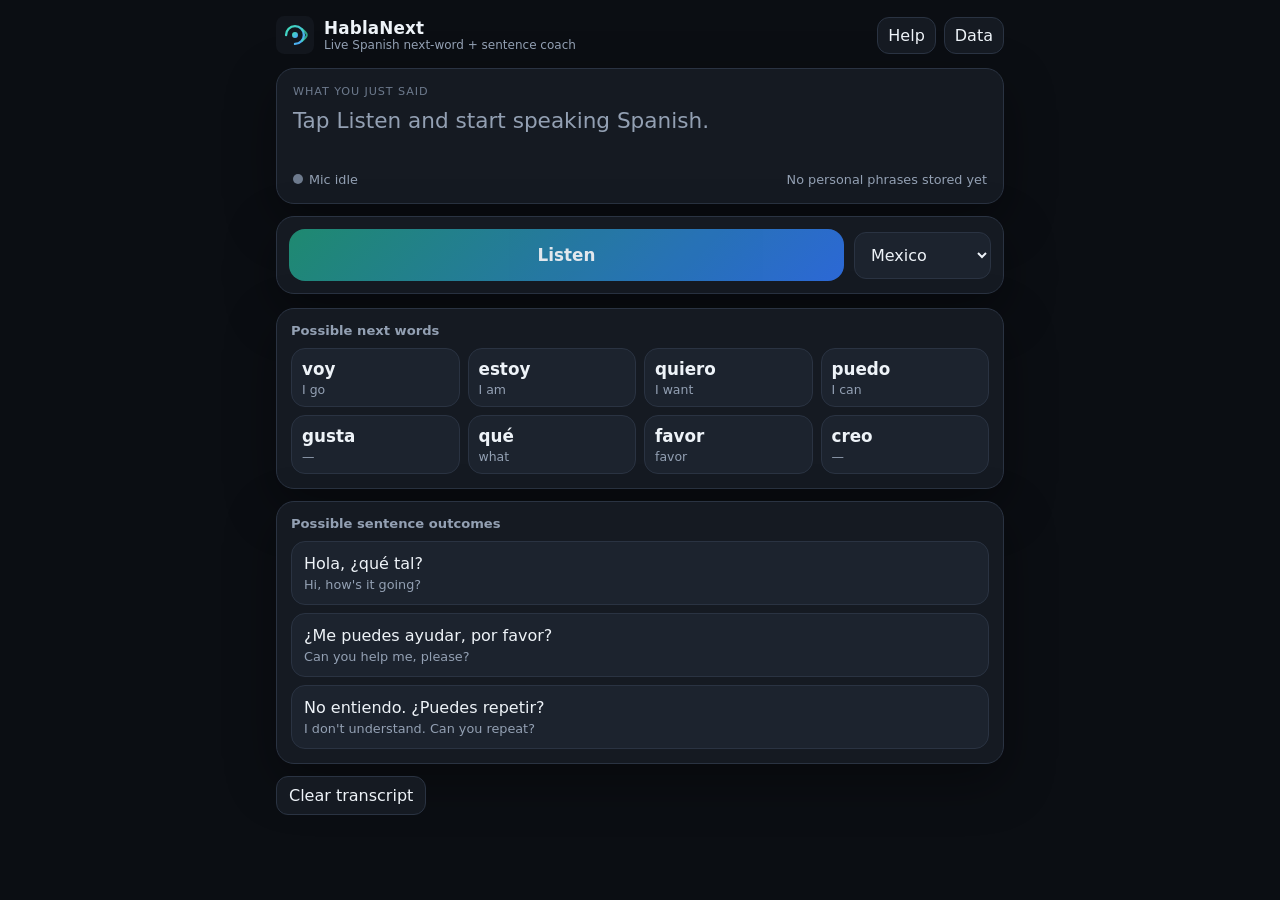
==== index.html @ 497cb47c "Add files via upload" ====
<!DOCTYPE html>
<html lang="en">
<head>
  <meta charset="utf-8" />
  <meta name="viewport" content="width=device-width, initial-scale=1, viewport-fit=cover" />
  <meta name="theme-color" content="#0b0e13" />
  <meta name="apple-mobile-web-app-capable" content="yes" />
  <meta name="apple-mobile-web-app-status-bar-style" content="black-translucent" />
  <title>HablaNext — Spanish next-word coach</title>
  <link rel="manifest" href="./manifest.json" />
  <link rel="icon" href="./icon.svg" />
  <link rel="apple-touch-icon" href="./icon.svg" />
  <link rel="stylesheet" href="./styles.css" />
</head>
<body>
  <header>
    <div class="brand">
      <img class="logo" src="./icon.svg" alt="" />
      <div>
        <h1>HablaNext</h1>
        <div class="sub">Live Spanish next-word + sentence coach</div>
      </div>
    </div>
    <div class="toolbar">
      <button class="icon-btn" id="helpBtn" type="button">Help</button>
      <button class="icon-btn" id="settingsBtn" type="button">Data</button>
    </div>
  </header>

  <section class="live-card">
    <div class="label">What you just said</div>
    <div class="heard" id="heard"></div>
    <div class="meta">
      <div id="status"><span class="pulse" id="pulse"></span>Mic idle</div>
      <div id="count"></div>
    </div>
  </section>

  <section class="controls">
    <button class="listen idle" id="listen" type="button">Listen</button>
    <select id="dialect" aria-label="Spanish variety">
      <option value="es-MX">Mexico</option>
      <option value="es-US">US Spanish</option>
      <option value="es-ES">Spain</option>
      <option value="es-CO">Colombia</option>
      <option value="es-AR">Argentina</option>
      <option value="es-CL">Chile</option>
      <option value="es-PE">Peru</option>
    </select>
  </section>

  <p class="warn" id="warn" style="display:none"></p>

  <section class="section">
    <h2>Possible next words</h2>
    <div class="chips" id="words"></div>
  </section>

  <section class="section">
    <h2>Possible sentence outcomes</h2>
    <div class="sentences" id="sentences"></div>
  </section>

  <div class="row">
    <button class="ghost" id="clearHeard" type="button">Clear transcript</button>
  </div>

  <section class="drawer help" id="help">
    <p><strong>What this is.</strong> Keep this page open while you try to speak Spanish. It listens through the phone mic — or AirPods, if those are the iPhone’s current microphone — and guesses the next word plus a few full sentence endings.</p>
    <p><strong>How to use it.</strong> Add this page to your Home Screen (Share → Add to Home Screen in Safari). Tap Listen, grant the microphone, start talking. Glance at the chips when you stall. Tap a word to lock it in; the model then predicts from there.</p>
    <p><strong>Learning.</strong> Every finished phrase is stored only on this device. Predictions marked “from your speech” come from your own patterns, blended with a built-in conversational Spanish model. Export the data file if you switch phones.</p>
    <p><strong>Limits.</strong> This is a web app, not an App Store app. iOS will stop listening if you lock the phone or switch away. Safari speech recognition can pause after silence; the app restarts it. It cannot hear you in another app at the same time. Predictions start useful immediately and get more “you” after a few days of talking into it.</p>
  </section>

  <section class="drawer help" id="settings">
    <p>Personal speech data stays in this browser. Nothing is uploaded.</p>
    <div class="row">
      <button class="ghost" id="exportBtn" type="button">Export learning</button>
      <label class="ghost">Import<input id="importFile" type="file" accept="application/json" hidden /></label>
      <button class="ghost" id="resetBtn" type="button">Reset learning</button>
    </div>
  </section>

  <script src="./data.js"></script>
  <script src="./app.js"></script>
</body>
</html>
---- styles.css ----
:root {
  --bg: #0b0e13;
  --panel: #151a22;
  --panel-2: #1c232e;
  --line: #2a3342;
  --text: #eef3f8;
  --muted: #93a0b3;
  --dim: #6d7a8d;
  --mint: #3ee0b4;
  --blue: #4ea1ff;
  --amber: #ffc857;
  --danger: #ff6b7a;
  --shadow: 0 18px 50px rgba(0, 0, 0, 0.35);
  --radius: 18px;
}

* { box-sizing: border-box; margin: 0; padding: 0; }

html, body {
  background: var(--bg);
  color: var(--text);
  font-family: "SF Pro Display", "Segoe UI", system-ui, -apple-system, sans-serif;
  min-height: 100%;
}

body {
  padding: 16px 16px 28px;
  max-width: 760px;
  margin: 0 auto;
}

header {
  display: flex;
  align-items: center;
  justify-content: space-between;
  gap: 12px;
  margin-bottom: 14px;
}

.brand {
  display: flex;
  align-items: center;
  gap: 10px;
}

.logo {
  width: 38px;
  height: 38px;
}

h1 {
  font-size: 1.05rem;
  letter-spacing: 0.01em;
}

.sub {
  color: var(--muted);
  font-size: 0.75rem;
}

.toolbar {
  display: flex;
  gap: 8px;
}

button, select {
  font: inherit;
  color: inherit;
}

.icon-btn, .ghost {
  background: var(--panel);
  border: 1px solid var(--line);
  border-radius: 12px;
  padding: 8px 10px;
  cursor: pointer;
}

.live-card, .section, .controls, .status-row {
  background: var(--panel);
  border: 1px solid var(--line);
  border-radius: var(--radius);
  box-shadow: var(--shadow);
}

.live-card {
  padding: 16px;
  min-height: 132px;
  margin-bottom: 12px;
}

.label {
  font-size: 0.7rem;
  text-transform: uppercase;
  letter-spacing: 0.08em;
  color: var(--dim);
  margin-bottom: 8px;
}

.heard {
  font-size: 1.35rem;
  line-height: 1.35;
  min-height: 2.6em;
}

.heard .interim { color: var(--muted); }
.heard .final { color: var(--text); }
.heard .cursor {
  display: inline-block;
  width: 8px;
  height: 1.1em;
  background: var(--mint);
  margin-left: 3px;
  vertical-align: text-bottom;
  animation: blink 1s steps(1) infinite;
}

@keyframes blink { 50% { opacity: 0; } }

.meta {
  margin-top: 10px;
  color: var(--muted);
  font-size: 0.8rem;
  display: flex;
  justify-content: space-between;
  gap: 8px;
  flex-wrap: wrap;
}

.controls {
  display: grid;
  grid-template-columns: 1fr auto;
  gap: 10px;
  padding: 12px;
  margin-bottom: 14px;
  align-items: center;
}

.listen {
  border: 0;
  border-radius: 16px;
  padding: 16px 18px;
  font-size: 1.05rem;
  font-weight: 650;
  background: linear-gradient(135deg, #1f8f74, #2d6cdf);
  cursor: pointer;
}

.listen.hot {
  box-shadow: 0 0 0 4px rgba(62, 224, 180, 0.18);
}

.listen.idle { opacity: 0.95; }

select {
  background: var(--panel-2);
  border: 1px solid var(--line);
  border-radius: 12px;
  padding: 12px;
}

.section {
  padding: 14px;
  margin-bottom: 12px;
}

.section h2 {
  font-size: 0.82rem;
  font-weight: 650;
  color: var(--muted);
  margin-bottom: 10px;
}

.chips {
  display: grid;
  grid-template-columns: repeat(2, 1fr);
  gap: 8px;
}

@media (min-width: 560px) {
  .chips { grid-template-columns: repeat(4, 1fr); }
}

.chip {
  background: var(--panel-2);
  border: 1px solid var(--line);
  border-radius: 14px;
  padding: 10px 10px 9px;
  text-align: left;
  cursor: pointer;
}

.chip:active { transform: scale(0.98); }

.chip .es {
  font-size: 1.05rem;
  font-weight: 650;
}

.chip .en {
  color: var(--muted);
  font-size: 0.78rem;
  margin-top: 3px;
}

.chip .tag {
  display: inline-block;
  margin-top: 6px;
  font-size: 0.65rem;
  color: var(--mint);
}

.chip.learned { border-color: #2d6a58; }

.sentences {
  display: flex;
  flex-direction: column;
  gap: 8px;
}

.sentence {
  background: var(--panel-2);
  border: 1px solid var(--line);
  border-radius: 14px;
  padding: 12px;
  text-align: left;
  cursor: pointer;
}

.sentence .es { font-size: 1rem; }
.sentence .en { color: var(--muted); font-size: 0.8rem; margin-top: 4px; }

.empty {
  color: var(--dim);
  font-size: 0.9rem;
}

.drawer {
  display: none;
  margin-top: 8px;
}

.drawer.open { display: block; }

.help, .stats {
  color: var(--muted);
  font-size: 0.88rem;
  line-height: 1.5;
}

.help p + p { margin-top: 8px; }

.row {
  display: flex;
  gap: 8px;
  flex-wrap: wrap;
  margin-top: 10px;
}

.ghost { padding: 9px 12px; }

.warn {
  color: var(--amber);
  font-size: 0.82rem;
  margin-top: 8px;
}

.pulse {
  width: 10px;
  height: 10px;
  border-radius: 50%;
  background: var(--dim);
  display: inline-block;
  margin-right: 6px;
}

.pulse.on {
  background: var(--mint);
  box-shadow: 0 0 10px var(--mint);
}
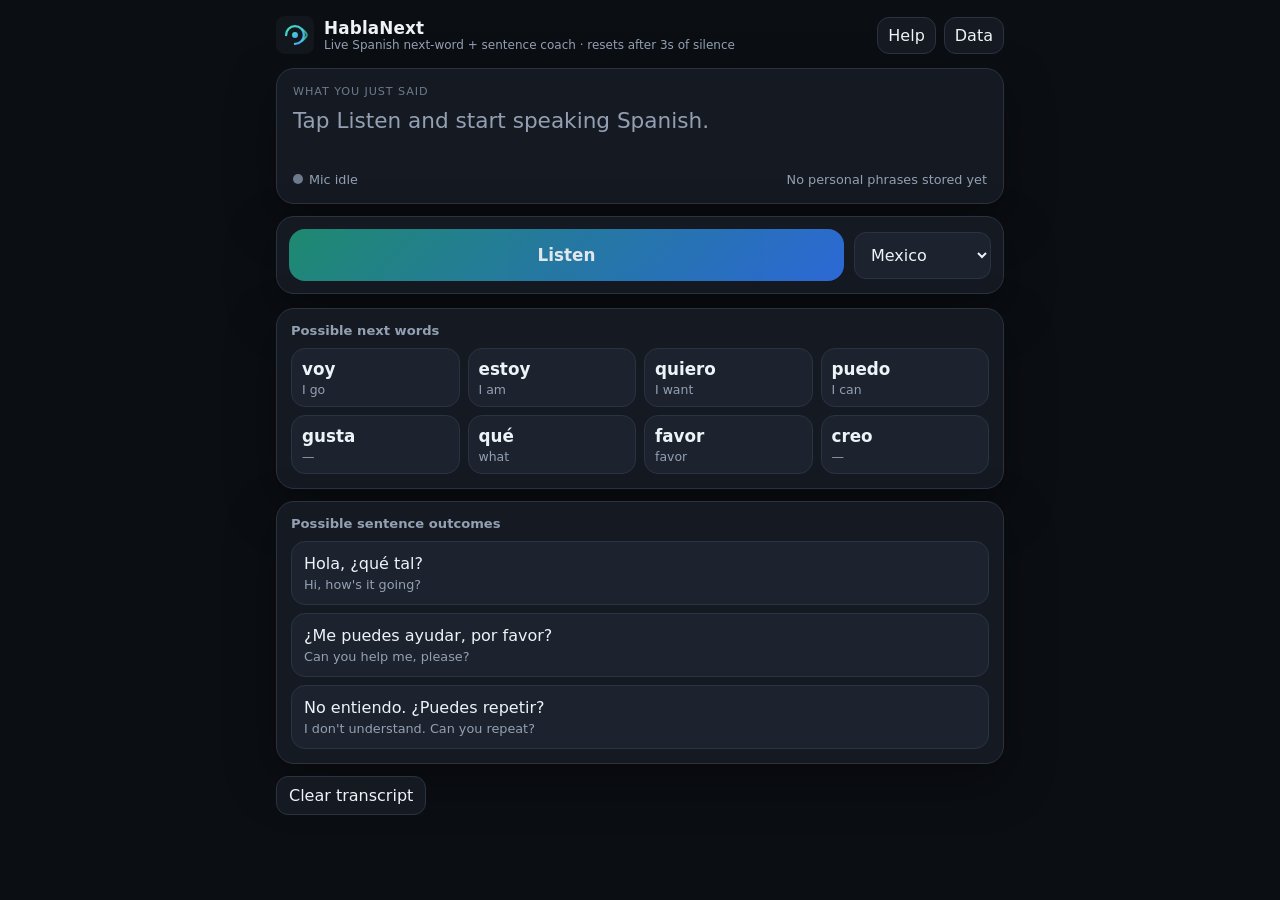
==== commit bbd278ae: "Add files via upload" ====
--- a/index.html
+++ b/index.html
@@ -18,7 +18,7 @@
       <img class="logo" src="./icon.svg" alt="" />
       <div>
         <h1>HablaNext</h1>
-        <div class="sub">Live Spanish next-word + sentence coach</div>
+        <div class="sub">Live Spanish next-word + sentence coach · resets after 3s of silence</div>
       </div>
     </div>
     <div class="toolbar">
@@ -67,7 +67,8 @@
 
   <section class="drawer help" id="help">
     <p><strong>What this is.</strong> Keep this page open while you try to speak Spanish. It listens through the phone mic — or AirPods, if those are the iPhone’s current microphone — and guesses the next word plus a few full sentence endings.</p>
-    <p><strong>How to use it.</strong> Add this page to your Home Screen (Share → Add to Home Screen in Safari). Tap Listen, grant the microphone, start talking. Glance at the chips when you stall. Tap a word to lock it in; the model then predicts from there.</p>
+    <p><strong>How to use it.</strong> Add this page to your Home Screen (Share → Add to Home Screen in Safari). Tap Listen, grant the microphone, start talking. Glance at the chips when you stall. Tap a word to lock it in; the model then predicts from there. After 3 seconds of silence the transcript and predictions start a new sentence. Stopping, then tapping Listen again, also starts a fresh prediction.</p>
+    <p><strong>For your fiancé.</strong> There is a matching English-learning app in the <a href="./en/index.html" style="color:#3ee0b4">en</a> folder — Spanish labels, English listening, Spanish translations under each guess.</p>
     <p><strong>Learning.</strong> Every finished phrase is stored only on this device. Predictions marked “from your speech” come from your own patterns, blended with a built-in conversational Spanish model. Export the data file if you switch phones.</p>
     <p><strong>Limits.</strong> This is a web app, not an App Store app. iOS will stop listening if you lock the phone or switch away. Safari speech recognition can pause after silence; the app restarts it. It cannot hear you in another app at the same time. Predictions start useful immediately and get more “you” after a few days of talking into it.</p>
   </section>
